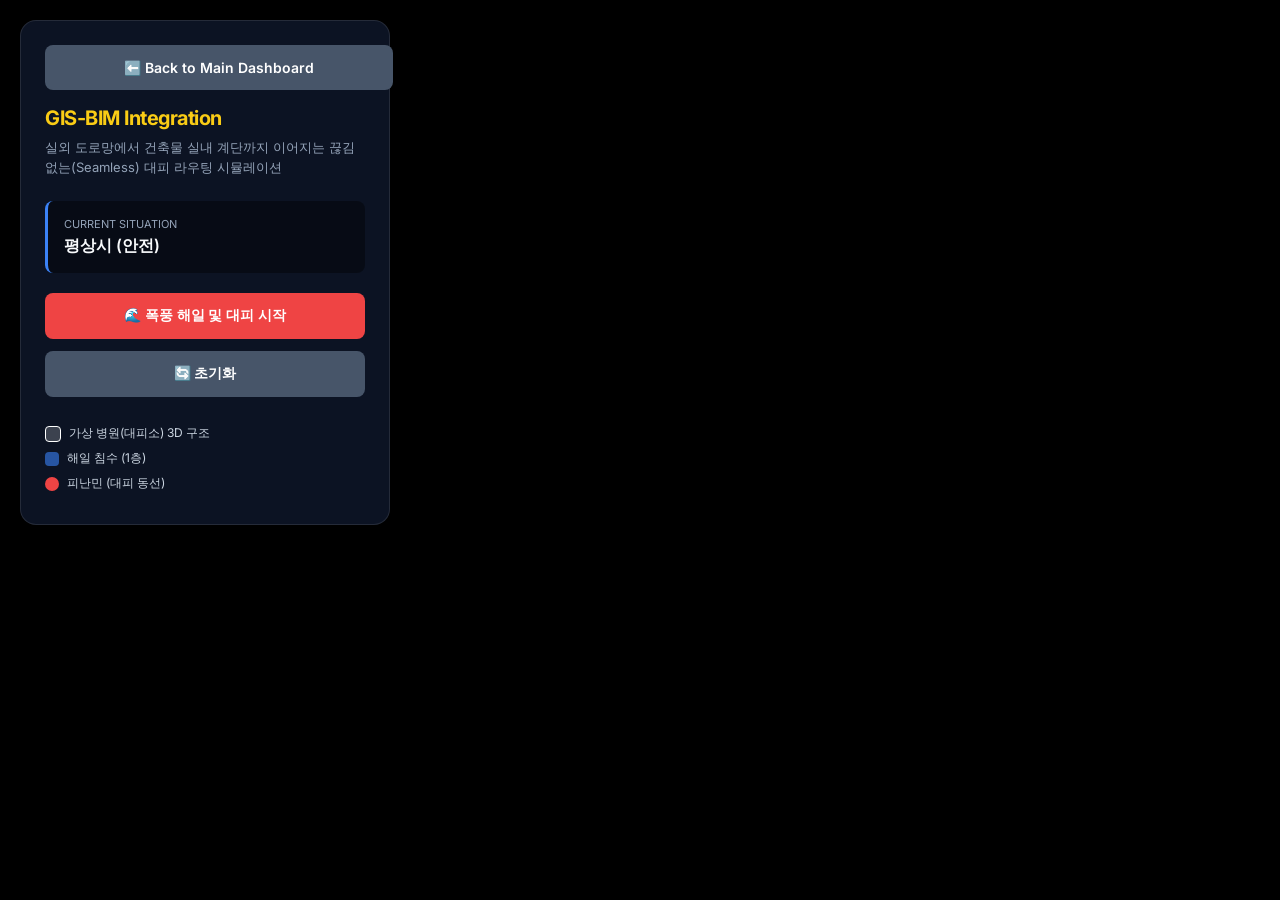
==== showcase_bim.html @ 624c8add "Add files via upload" ====
<!DOCTYPE html>
<html lang="ko">
<head>
    <meta charset="UTF-8">
    <meta name="viewport" content="width=device-width, initial-scale=1.0">
    <title>GIS-BIM Seamless Evacuation Showcase</title>
    
    <!-- Cesium CDN -->
    <script src="https://cesium.com/downloads/cesiumjs/releases/1.116/Build/Cesium/Cesium.js"></script>
    <link href="https://cesium.com/downloads/cesiumjs/releases/1.116/Build/Cesium/Widgets/widgets.css" rel="stylesheet">
    
    <!-- Google Fonts -->
    <link href="https://fonts.googleapis.com/css2?family=Inter:wght@400;500;700&display=swap" rel="stylesheet">
    
    <style>
        body { margin: 0; padding: 0; font-family: 'Inter', sans-serif; background: #000; overflow: hidden; }
        #cesiumContainer { position: absolute; top: 0; bottom: 0; width: 100%; }
        
        .glass-panel {
            position: absolute;
            top: 20px;
            left: 20px;
            width: 320px;
            background: rgba(15, 23, 42, 0.85);
            backdrop-filter: blur(12px);
            border: 1px solid rgba(255, 255, 255, 0.1);
            border-radius: 16px;
            padding: 24px;
            color: white;
            z-index: 10;
            box-shadow: 0 25px 50px -12px rgba(0, 0, 0, 0.5);
        }
        
        h1 { margin: 0 0 8px 0; font-size: 20px; color: #facc15; letter-spacing: -0.5px; }
        p.subtitle { margin: 0 0 24px 0; font-size: 13px; color: #94a3b8; line-height: 1.5; }
        
        .status-box {
            background: rgba(0, 0, 0, 0.4);
            border-radius: 8px;
            padding: 16px;
            margin-bottom: 20px;
            border-left: 3px solid #3b82f6;
        }
        .status-label { font-size: 11px; color: #94a3b8; text-transform: uppercase; margin-bottom: 4px; }
        .status-text { font-size: 16px; font-weight: 600; color: #f8fafc; }
        
        .btn {
            width: 100%;
            padding: 14px;
            background: #2563eb;
            color: white;
            border: none;
            border-radius: 8px;
            font-weight: 600;
            font-size: 14px;
            cursor: pointer;
            transition: all 0.2s;
            margin-bottom: 12px;
        }
        .btn:hover { background: #1d4ed8; }
        .btn.danger { background: #ef4444; }
        .btn.danger:hover { background: #dc2626; }
        .btn:disabled { background: #475569; cursor: not-allowed; }
        
        .legend { margin-top: 16px; font-size: 12px; color: #cbd5e1; }
        .legend-item { display: flex; align-items: center; margin-bottom: 8px; }
        .color-box { width: 14px; height: 14px; border-radius: 4px; margin-right: 8px; }
    </style>
</head>
<body>

<div id="cesiumContainer"></div>

<div class="glass-panel">
    <a href="index.html" class="btn" style="text-decoration:none; text-align:center; display:block; margin-bottom:16px; background:#475569;">⬅️ Back to Main Dashboard</a>
    <h1>GIS-BIM Integration</h1>
    <p class="subtitle">실외 도로망에서 건축물 실내 계단까지 이어지는 끊김 없는(Seamless) 대피 라우팅 시뮬레이션</p>
    
    <div class="status-box">
        <div class="status-label">Current Situation</div>
        <div class="status-text" id="status-display">평상시 (안전)</div>
    </div>
    
    <button id="btn-start" class="btn danger">🌊 폭풍 해일 및 대피 시작</button>
    <button id="btn-reset" class="btn" disabled>🔄 초기화</button>
    
    <div class="legend">
        <div class="legend-item"><div class="color-box" style="background: rgba(255,255,255,0.2); border: 1px solid white;"></div>가상 병원(대피소) 3D 구조</div>
        <div class="legend-item"><div class="color-box" style="background: rgba(59,130,246,0.6);"></div>해일 침수 (1층)</div>
        <div class="legend-item"><div class="color-box" style="background: #ef4444; border-radius: 50%;"></div>피난민 (대피 동선)</div>
    </div>
</div>

<script>
    // 1. Cesium Viewer 초기화
    const viewer = new Cesium.Viewer('cesiumContainer', {
        terrainProvider: undefined, // 평탄한 지형 사용
        baseLayerPicker: false,
        animation: true,
        timeline: false,
        fullscreenButton: false,
        geocoder: false,
        homeButton: false,
        infoBox: false,
        sceneModePicker: false,
        selectionIndicator: false,
        navigationHelpButton: false,
        shouldAnimate: true
    });

    // 라이팅 및 환경 세팅
    viewer.scene.globe.enableLighting = true;
    viewer.scene.highDynamicRange = true;

    // 바하마 낫소 시내 임의의 위치
    const originLon = -77.345;
    const originLat = 25.075;
    
    // 카메라 초기 위치 세팅
    viewer.camera.flyTo({
        destination: Cesium.Cartesian3.fromDegrees(originLon, originLat - 0.003, 150),
        orientation: {
            heading: Cesium.Math.toRadians(0),
            pitch: Cesium.Math.toRadians(-45),
            roll: 0.0
        },
        duration: 0
    });

    // 2. 가상 건축물 (BIM 대용 3층 폴리곤) 렌더링
    // 가로 약 40m, 세로 약 30m 크기의 건물 베이스
    const bldLonMin = originLon - 0.0002;
    const bldLonMax = originLon + 0.0002;
    const bldLatMin = originLat - 0.00015;
    const bldLatMax = originLat + 0.00015;
    
    const buildingPositions = Cesium.Cartesian3.fromDegreesArray([
        bldLonMin, bldLatMin,
        bldLonMax, bldLatMin,
        bldLonMax, bldLatMax,
        bldLonMin, bldLatMax
    ]);

    // 1층 (0 ~ 4m)
    viewer.entities.add({
        id: 'floor1',
        polygon: {
            hierarchy: buildingPositions,
            height: 0,
            extrudedHeight: 4,
            material: Cesium.Color.WHITE.withAlpha(0.2),
            outline: true,
            outlineColor: Cesium.Color.WHITE.withAlpha(0.5)
        }
    });

    // 2층 (4 ~ 8m)
    viewer.entities.add({
        id: 'floor2',
        polygon: {
            hierarchy: buildingPositions,
            height: 4,
            extrudedHeight: 8,
            material: Cesium.Color.LIGHTGRAY.withAlpha(0.2),
            outline: true,
            outlineColor: Cesium.Color.WHITE.withAlpha(0.5)
        }
    });

    // 3층 (8 ~ 12m) 대피 구역
    viewer.entities.add({
        id: 'floor3',
        polygon: {
            hierarchy: buildingPositions,
            height: 8,
            extrudedHeight: 12,
            material: Cesium.Color.YELLOW.withAlpha(0.25),
            outline: true,
            outlineColor: Cesium.Color.YELLOW.withAlpha(0.8)
        }
    });

    // 3. 침수(Water) 폴리곤 (초기엔 안 보임)
    const waterEntity = viewer.entities.add({
        id: 'water',
        polygon: {
            hierarchy: buildingPositions,
            height: 0,
            extrudedHeight: 0.01,
            material: Cesium.Color.CORNFLOWERBLUE.withAlpha(0.6),
            outline: false
        }
    });

    // 4. 피난민 동적 파티클 생성 및 경로 설정
    const evacuee = viewer.entities.add({
        id: 'evacuee',
        position: Cesium.Cartesian3.fromDegrees(originLon - 0.001, originLat - 0.001, 0),
        point: {
            pixelSize: 15,
            color: Cesium.Color.RED,
            outlineColor: Cesium.Color.WHITE,
            outlineWidth: 2,
            disableDepthTestDistance: Number.POSITIVE_INFINITY // 건물 벽 투시해서 보이도록
        },
        path: {
            resolution: 1,
            material: new Cesium.PolylineDashMaterialProperty({
                color: Cesium.Color.RED,
                dashLength: 8.0
            }),
            width: 3,
            leadTime: 0,
            trailTime: 60 // 과거 궤적을 남김
        }
    });

    // 시뮬레이션 상태 변수
    let isSimulating = false;
    let waterLevel = 0.01;

    // 5. 시뮬레이션 시작 (애니메이션 구동 로직)
    function startSimulation() {
        isSimulating = true;
        waterLevel = 0.01;
        document.getElementById('status-display').innerText = "해일 경보! 1층 대피 중...";
        document.getElementById('status-display').style.color = "#facc15";

        // 시간 동기화 설정 (현재 시간부터 25초간의 애니메이션)
        const start = Cesium.JulianDate.fromDate(new Date());
        const stop = Cesium.JulianDate.addSeconds(start, 25, new Cesium.JulianDate());
        
        viewer.clock.startTime = start.clone();
        viewer.clock.stopTime = stop.clone();
        viewer.clock.currentTime = start.clone();
        viewer.clock.clockRange = Cesium.ClockRange.CLAMPED;
        viewer.clock.multiplier = 1; // 1배속 재생

        // SampledPositionProperty로 시간별 좌표 매핑
        const positionProperty = new Cesium.SampledPositionProperty();
        
        // T=0 (외부 도로 시작점)
        positionProperty.addSample(start, Cesium.Cartesian3.fromDegrees(originLon - 0.001, originLat - 0.001, 0));
        
        // T=5 (건물 1층 입구 도달)
        positionProperty.addSample(Cesium.JulianDate.addSeconds(start, 5, new Cesium.JulianDate()), 
            Cesium.Cartesian3.fromDegrees(bldLonMin, originLat, 0));
            
        // T=10 (1층 건물 내부 중심 도달)
        positionProperty.addSample(Cesium.JulianDate.addSeconds(start, 10, new Cesium.JulianDate()), 
            Cesium.Cartesian3.fromDegrees(originLon, originLat, 0));
            
        // T=15 (2층 계단 도착, 고도 4m 상승)
        positionProperty.addSample(Cesium.JulianDate.addSeconds(start, 15, new Cesium.JulianDate()), 
            Cesium.Cartesian3.fromDegrees(originLon + 0.0001, originLat + 0.0001, 4));
            
        // T=20 (3층 계단 도착, 고도 8m 상승)
        positionProperty.addSample(Cesium.JulianDate.addSeconds(start, 20, new Cesium.JulianDate()), 
            Cesium.Cartesian3.fromDegrees(originLon - 0.0001, originLat + 0.0001, 8));
            
        // T=25 (3층 안전 구역 안착, 고도 8m)
        positionProperty.addSample(Cesium.JulianDate.addSeconds(start, 25, new Cesium.JulianDate()), 
            Cesium.Cartesian3.fromDegrees(originLon, originLat - 0.0001, 8));

        // 생성한 애니메이션 경로를 Entity에 할당
        evacuee.position = positionProperty;

        // 카메라 추적 활성화
        viewer.trackedEntity = evacuee;
        
        // 카메라를 약간 뒤/위에서 비스듬히 따라가게 조정
        viewer.trackedEntity.viewFrom = new Cesium.Cartesian3(-150, -150, 100);

        // 물 차오르는 애니메이션 리스너 등록
        viewer.scene.preUpdate.addEventListener(updateWaterLevel);
    }

    // 매 프레임마다 물 수위를 올리고 텍스트 상태 변경
    function updateWaterLevel(scene, time) {
        if (!isSimulating) return;
        
        const secondsElapsed = Cesium.JulianDate.secondsDifference(viewer.clock.currentTime, viewer.clock.startTime);
        
        // 5초부터 물이 서서히 차오름 (최대 4m)
        if (secondsElapsed > 5 && waterLevel < 4.0) {
            waterLevel += 0.02; // 수위 상승
            waterEntity.polygon.extrudedHeight = waterLevel;
        }

        // 상태 메세지 갱신
        if (secondsElapsed > 20) {
            document.getElementById('status-display').innerText = "3층 대피 완료 (안전)";
            document.getElementById('status-display').style.color = "#10b981";
        } else if (secondsElapsed > 10) {
            document.getElementById('status-display').innerText = "계단 이용 2층 진입...";
            document.getElementById('status-display').style.color = "#3b82f6";
        } else if (secondsElapsed > 5) {
            document.getElementById('status-display').innerText = "1층 침수 발생! 대피 중...";
            document.getElementById('status-display').style.color = "#ef4444";
        }
        
        // 애니메이션이 끝나면 리스너 제거
        if (secondsElapsed >= 25) {
            isSimulating = false;
            viewer.scene.preUpdate.removeEventListener(updateWaterLevel);
            document.getElementById('btn-start').innerText = "시뮬레이션 완료";
            document.getElementById('btn-reset').disabled = false;
        }
    }

    // 버튼 이벤트 바인딩
    document.getElementById('btn-start').addEventListener('click', () => {
        if (isSimulating) return;
        document.getElementById('btn-start').disabled = true;
        startSimulation();
    });

    document.getElementById('btn-reset').addEventListener('click', () => {
        // 상태 리셋
        waterLevel = 0.01;
        waterEntity.polygon.extrudedHeight = waterLevel;
        evacuee.position = Cesium.Cartesian3.fromDegrees(originLon - 0.001, originLat - 0.001, 0);
        viewer.trackedEntity = undefined;
        
        // 카메라 원복
        viewer.camera.flyTo({
            destination: Cesium.Cartesian3.fromDegrees(originLon, originLat - 0.003, 150),
            orientation: {
                heading: Cesium.Math.toRadians(0),
                pitch: Cesium.Math.toRadians(-45),
                roll: 0.0
            },
            duration: 1
        });

        document.getElementById('status-display').innerText = "평상시 (안전)";
        document.getElementById('status-display').style.color = "#f8fafc";
        
        document.getElementById('btn-start').disabled = false;
        document.getElementById('btn-start').innerText = "🌊 폭풍 해일 및 대피 시작";
        document.getElementById('btn-reset').disabled = true;
    });

</script>
</body>
</html>
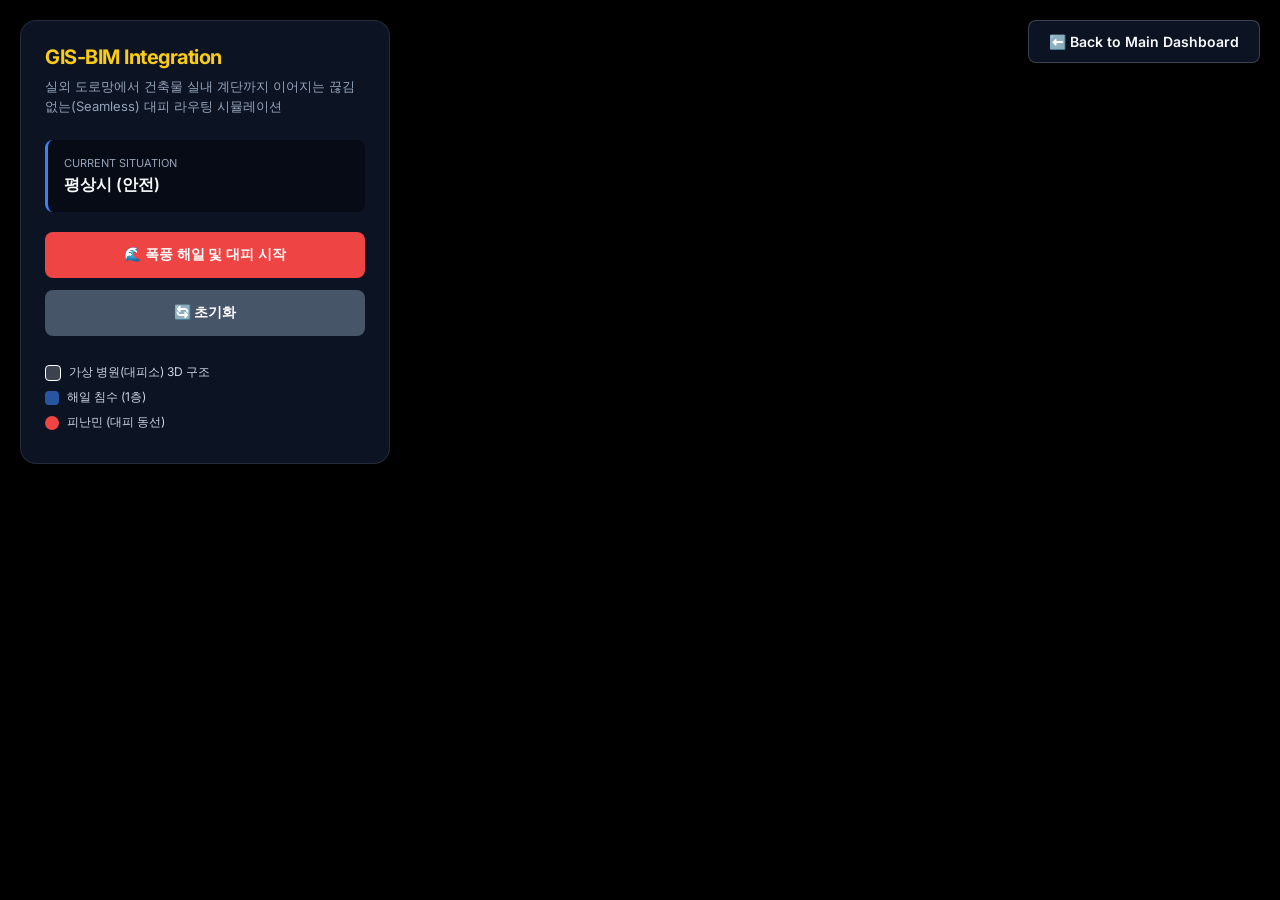
==== commit ed7613da: "Add files via upload" ====
--- a/showcase_bim.html
+++ b/showcase_bim.html
@@ -68,11 +68,11 @@
     </style>
 </head>
 <body>
+<a href="index.html" style="position: fixed; top: 20px; right: 20px; z-index: 9999; background: rgba(15, 23, 42, 0.85); backdrop-filter: blur(12px); border: 1px solid rgba(255, 255, 255, 0.2); padding: 12px 20px; border-radius: 8px; color: #f8fafc; font-weight: 600; text-decoration: none; font-size: 14px; box-shadow: 0 10px 15px -3px rgba(0, 0, 0, 0.5); transition: all 0.2s;">⬅️ Back to Main Dashboard</a>
 
 <div id="cesiumContainer"></div>
 
 <div class="glass-panel">
-    <a href="index.html" class="btn" style="text-decoration:none; text-align:center; display:block; margin-bottom:16px; background:#475569;">⬅️ Back to Main Dashboard</a>
     <h1>GIS-BIM Integration</h1>
     <p class="subtitle">실외 도로망에서 건축물 실내 계단까지 이어지는 끊김 없는(Seamless) 대피 라우팅 시뮬레이션</p>
     
@@ -92,6 +92,9 @@
 </div>
 
 <script>
+    // 0. Cesium Ion 토큰 세팅
+    Cesium.Ion.defaultAccessToken = "eyJhbGciOiJIUzI1NiIsInR5cCI6IkpXVCJ9.eyJqdGkiOiIzYTM3ODhlNC1jOWUxLTRhOTYtYTgwZC1iMDA3OGJiMTQwZDciLCJpZCI6MTI5NDU5LCJpYXQiOjE2ODIwNTc4NjN9.GC-W9QfAFa9rXMh2Ow2rSC5UvLcwtS_qjWJ1v454z1A";
+
     // 1. Cesium Viewer 초기화
     const viewer = new Cesium.Viewer('cesiumContainer', {
         terrainProvider: undefined, // 평탄한 지형 사용
